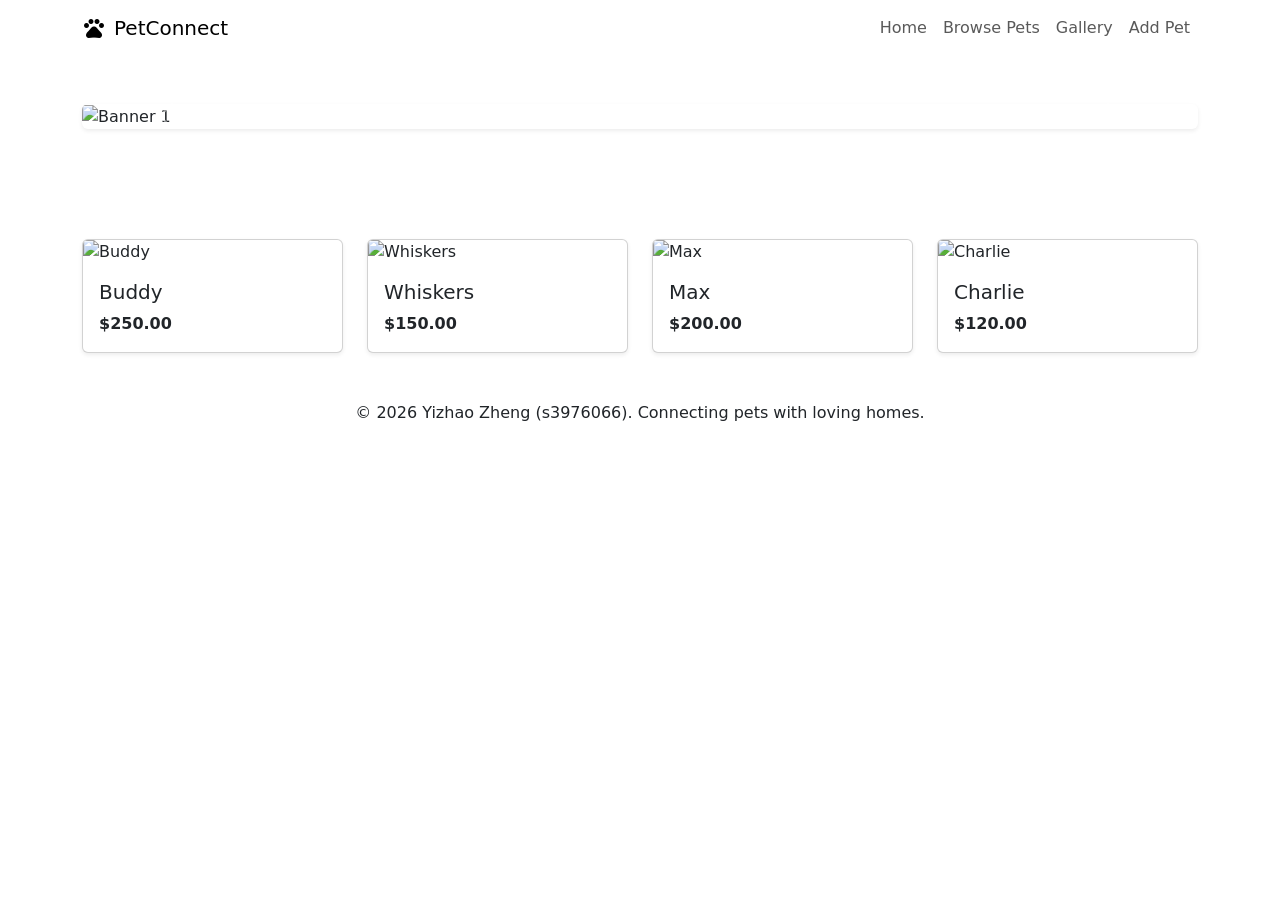
==== a1/index.html @ 73e1ffac "Final cleanup" ====
<!DOCTYPE html>
<html lang="en">
<head>
    <meta charset="UTF-8">
    <meta name="viewport" content="width=device-width, initial-scale=1.0">
    <title>PetConnect - Home</title>
    <link href="https://cdn.jsdelivr.net/npm/bootstrap@5.3.0/dist/css/bootstrap.min.css" rel="stylesheet">
    <link href="https://fonts.googleapis.com/icon?family=Material+Icons" rel="stylesheet">
    <link rel="stylesheet" href="assets/css/styles.css">
</head>
<body>
    <header>
        <nav class="navbar navbar-expand-lg">
            <div class="container">
                <a class="navbar-brand d-flex align-items-center" href="index.html">
                    <span class="material-icons me-2">pets</span> PetConnect
                </a>
                <button class="navbar-toggler" type="button" data-bs-toggle="collapse" data-bs-target="#navbarNav">
                    <span class="navbar-toggler-icon"></span>
                </button>
                <div class="collapse navbar-collapse" id="navbarNav">
                    <ul class="navbar-nav ms-auto">
                        <li class="nav-item"><a class="nav-link" href="index.html">Home</a></li>
                        <li class="nav-item"><a class="nav-link" href="pets.html">Browse Pets</a></li>
                        <li class="nav-item"><a class="nav-link" href="gallery.html">Gallery</a></li>
                        <li class="nav-item"><a class="nav-link" href="add.html">Add Pet</a></li>
                    </ul>
                </div>
            </div>
        </nav>
    </header>

    <main class="container my-5">
        <div id="heroCarousel" class="carousel slide mb-5" data-bs-ride="carousel">
            <div class="carousel-inner rounded shadow-sm">
                <div class="carousel-item active"><img src="assets/images/image1.jpg" class="carousel-img" alt="Banner 1"></div>
                <div class="carousel-item"><img src="assets/images/image2.jpg" class="carousel-img" alt="Banner 2"></div>
                <div class="carousel-item"><img src="assets/images/image3.jpg" class="carousel-img" alt="Banner 3"></div>
                <div class="carousel-item"><img src="assets/images/image4.jpg" class="carousel-img" alt="Banner 4"></div>
            </div>
            <button class="carousel-control-prev" type="button" data-bs-target="#heroCarousel" data-bs-slide="prev">
                <span class="carousel-control-prev-icon"></span>
            </button>
            <button class="carousel-control-next" type="button" data-bs-target="#heroCarousel" data-bs-slide="next">
                <span class="carousel-control-next-icon"></span>
            </button>
        </div>

        <h2 class="mb-4 text-white"><span class="material-icons align-middle text-secondary-custom">favorite</span> Recently Added Pets</h2>
        <div class="row g-4">
            <div class="col-md-3">
                <div class="card shadow-sm h-100">
                    <img src="assets/images/pets/buddy.jpg" class="card-img-top" alt="Buddy">
                    <div class="card-body">
                        <h5 class="card-title">Buddy</h5>
                        <p class="card-text fw-bold">$250.00</p>
                    </div>
                </div>
            </div>
            <div class="col-md-3">
                <div class="card shadow-sm h-100">
                    <img src="assets/images/pets/whiskers.jpg" class="card-img-top" alt="Whiskers">
                    <div class="card-body">
                        <h5 class="card-title">Whiskers</h5>
                        <p class="card-text fw-bold">$150.00</p>
                    </div>
                </div>
            </div>
            <div class="col-md-3">
                <div class="card shadow-sm h-100">
                    <img src="assets/images/pets/max.jpg" class="card-img-top" alt="Max">
                    <div class="card-body">
                        <h5 class="card-title">Max</h5>
                        <p class="card-text fw-bold">$200.00</p>
                    </div>
                </div>
            </div>
            <div class="col-md-3">
                <div class="card shadow-sm h-100">
                    <img src="assets/images/pets/charlie.jpg" class="card-img-top" alt="Charlie">
                    <div class="card-body">
                        <h5 class="card-title">Charlie</h5>
                        <p class="card-text fw-bold">$120.00</p>
                    </div>
                </div>
            </div>
        </div>
    </main>

    <footer>
        <div class="container text-center">
            <p class="mb-0">&copy; 2026 Yizhao Zheng (s3976066). Connecting pets with loving homes.</p>
        </div>
    </footer>

    <script src="https://cdn.jsdelivr.net/npm/bootstrap@5.3.0/dist/js/bootstrap.bundle.min.js"></script>
    <script src="assets/js/scripts.js"></script>
</body>
</html>
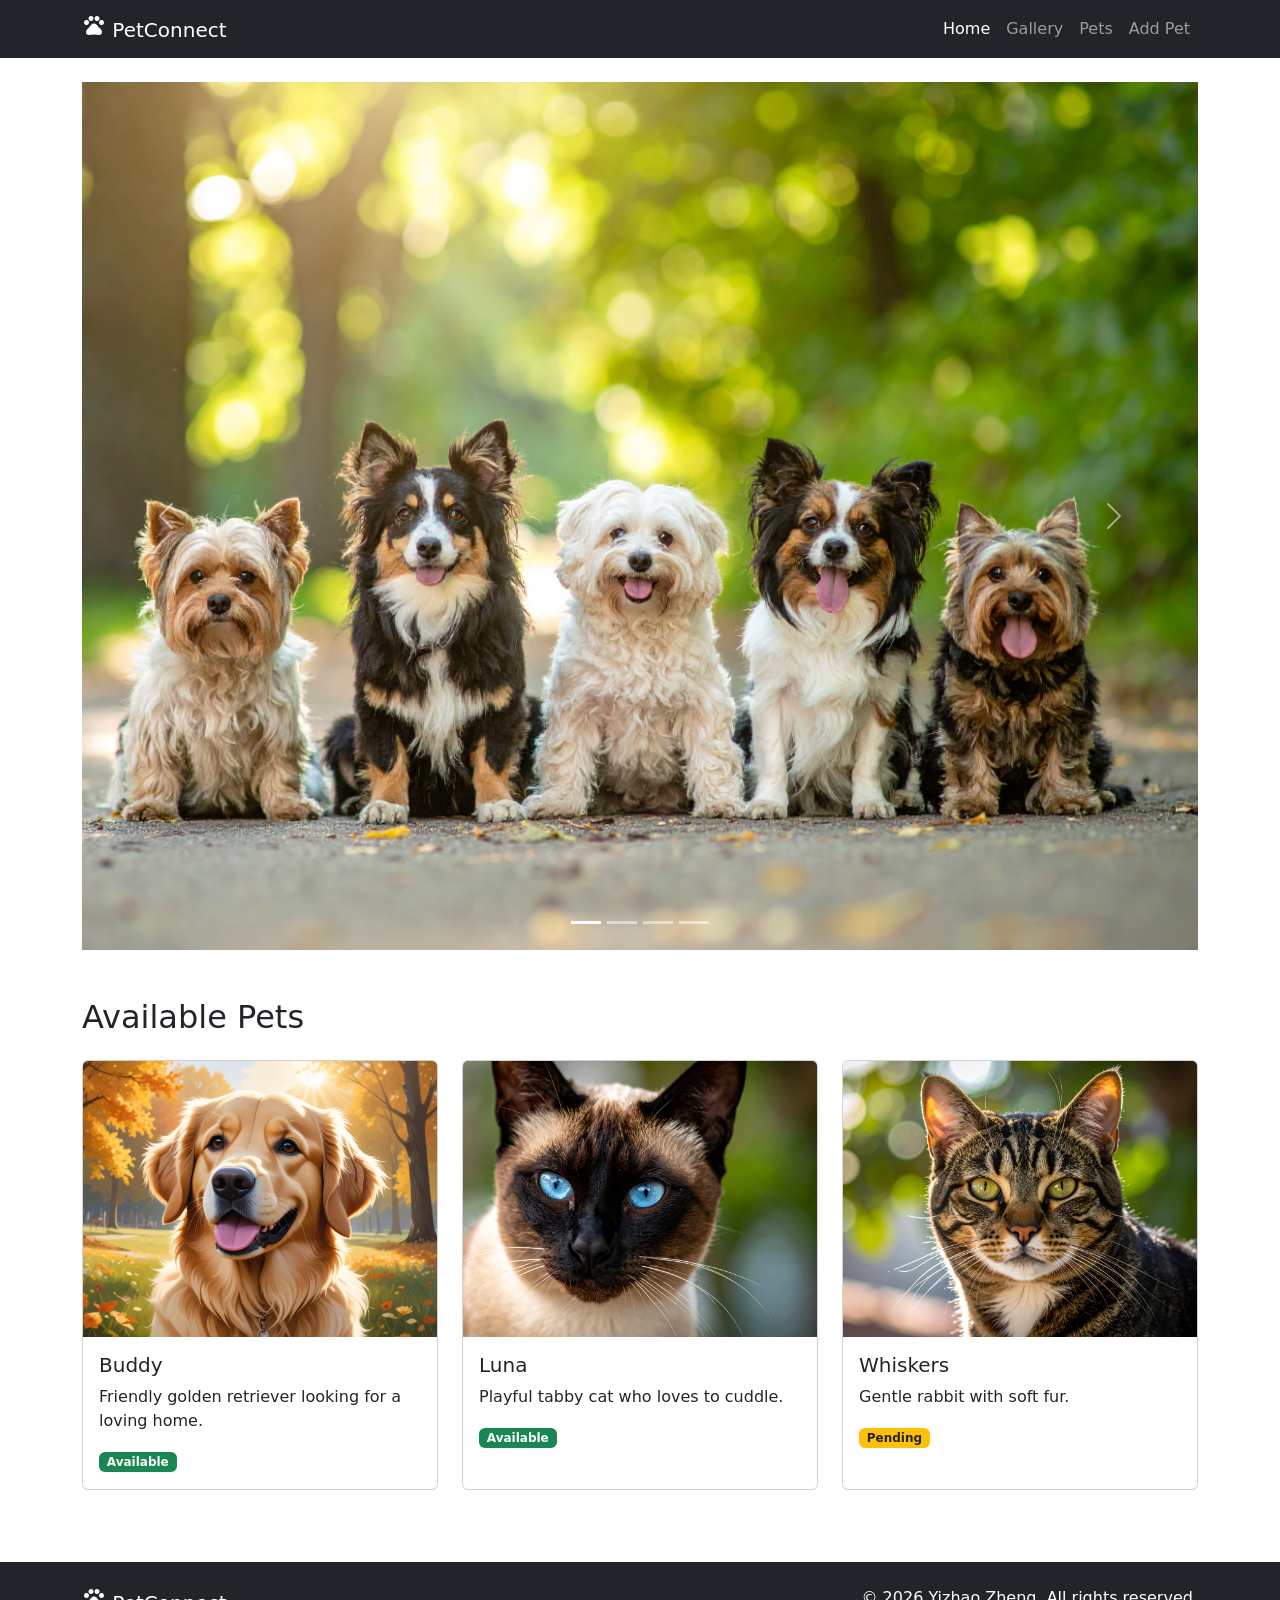
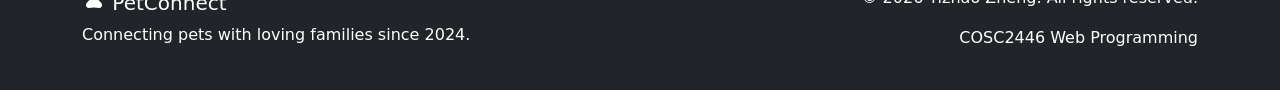
==== commit a68966a9: "Final more" ====
--- a/a1/index.html
+++ b/a1/index.html
@@ -4,96 +4,130 @@
     <meta charset="UTF-8">
     <meta name="viewport" content="width=device-width, initial-scale=1.0">
     <title>PetConnect - Home</title>
+    <link rel="preconnect" href="https://fonts.googleapis.com">
+    <link rel="preconnect" href="https://fonts.gstatic.com" crossorigin>
+    <link href="https://fonts.googleapis.com/css2?family=Inter:wght@400;500;600;700&family=Poppins:wght@400;500;600;700;800&display=swap" rel="stylesheet">
+    <link href="https://fonts.googleapis.com/icon?family=Material+Icons" rel="stylesheet">
     <link href="https://cdn.jsdelivr.net/npm/bootstrap@5.3.0/dist/css/bootstrap.min.css" rel="stylesheet">
-    <link href="https://fonts.googleapis.com/icon?family=Material+Icons" rel="stylesheet">
     <link rel="stylesheet" href="assets/css/styles.css">
+    <link rel="icon" href="assets/images/favicon.ico" type="image/x-icon">
 </head>
 <body>
     <header>
-        <nav class="navbar navbar-expand-lg">
+        <nav class="navbar navbar-expand-lg navbar-dark bg-dark">
             <div class="container">
-                <a class="navbar-brand d-flex align-items-center" href="index.html">
-                    <span class="material-icons me-2">pets</span> PetConnect
+                <a class="navbar-brand" href="index.html">
+                    <span class="material-icons">pets</span>
+                    PetConnect
                 </a>
                 <button class="navbar-toggler" type="button" data-bs-toggle="collapse" data-bs-target="#navbarNav">
                     <span class="navbar-toggler-icon"></span>
                 </button>
                 <div class="collapse navbar-collapse" id="navbarNav">
                     <ul class="navbar-nav ms-auto">
-                        <li class="nav-item"><a class="nav-link" href="index.html">Home</a></li>
-                        <li class="nav-item"><a class="nav-link" href="pets.html">Browse Pets</a></li>
-                        <li class="nav-item"><a class="nav-link" href="gallery.html">Gallery</a></li>
-                        <li class="nav-item"><a class="nav-link" href="add.html">Add Pet</a></li>
+                        <li class="nav-item">
+                            <a class="nav-link active" href="index.html">Home</a>
+                        </li>
+                        <li class="nav-item">
+                            <a class="nav-link" href="gallery.html">Gallery</a>
+                        </li>
+                        <li class="nav-item">
+                            <a class="nav-link" href="pets.html">Pets</a>
+                        </li>
+                        <li class="nav-item">
+                            <a class="nav-link" href="add.html">Add Pet</a>
+                        </li>
                     </ul>
                 </div>
             </div>
         </nav>
     </header>
 
-    <main class="container my-5">
-        <div id="heroCarousel" class="carousel slide mb-5" data-bs-ride="carousel">
-            <div class="carousel-inner rounded shadow-sm">
-                <div class="carousel-item active"><img src="assets/images/image1.jpg" class="carousel-img" alt="Banner 1"></div>
-                <div class="carousel-item"><img src="assets/images/image2.jpg" class="carousel-img" alt="Banner 2"></div>
-                <div class="carousel-item"><img src="assets/images/image3.jpg" class="carousel-img" alt="Banner 3"></div>
-                <div class="carousel-item"><img src="assets/images/image4.jpg" class="carousel-img" alt="Banner 4"></div>
-            </div>
-            <button class="carousel-control-prev" type="button" data-bs-target="#heroCarousel" data-bs-slide="prev">
-                <span class="carousel-control-prev-icon"></span>
-            </button>
-            <button class="carousel-control-next" type="button" data-bs-target="#heroCarousel" data-bs-slide="next">
-                <span class="carousel-control-next-icon"></span>
-            </button>
-        </div>
-
-        <h2 class="mb-4 text-white"><span class="material-icons align-middle text-secondary-custom">favorite</span> Recently Added Pets</h2>
-        <div class="row g-4">
-            <div class="col-md-3">
-                <div class="card shadow-sm h-100">
-                    <img src="assets/images/pets/buddy.jpg" class="card-img-top" alt="Buddy">
-                    <div class="card-body">
-                        <h5 class="card-title">Buddy</h5>
-                        <p class="card-text fw-bold">$250.00</p>
+    <main>
+        <div class="container mt-4">
+            <!-- Carousel -->
+            <div id="petCarousel" class="carousel slide mb-5" data-bs-ride="carousel">
+                <div class="carousel-indicators">
+                    <button type="button" data-bs-target="#petCarousel" data-bs-slide-to="0" class="active"></button>
+                    <button type="button" data-bs-target="#petCarousel" data-bs-slide-to="1"></button>
+                    <button type="button" data-bs-target="#petCarousel" data-bs-slide-to="2"></button>
+                    <button type="button" data-bs-target="#petCarousel" data-bs-slide-to="3"></button>
+                </div>
+                <div class="carousel-inner">
+                    <div class="carousel-item active">
+                        <img src="assets/images/pets_banner.jpg" class="d-block w-100" alt="Happy pets">
+                    </div>
+                    <div class="carousel-item">
+                        <img src="assets/images/pets/Buddy.jpg" class="d-block w-100" alt="Buddy the dog">
+                    </div>
+                    <div class="carousel-item">
+                        <img src="assets/images/pets/Luna.jpg" class="d-block w-100" alt="Luna the cat">
+                    </div>
+                    <div class="carousel-item">
+                        <img src="assets/images/pets/Whiskers.jpg" class="d-block w-100" alt="Whiskers the rabbit">
                     </div>
                 </div>
+                <button class="carousel-control-prev" type="button" data-bs-target="#petCarousel" data-bs-slide="prev">
+                    <span class="carousel-control-prev-icon"></span>
+                </button>
+                <button class="carousel-control-next" type="button" data-bs-target="#petCarousel" data-bs-slide="next">
+                    <span class="carousel-control-next-icon"></span>
+                </button>
             </div>
-            <div class="col-md-3">
-                <div class="card shadow-sm h-100">
-                    <img src="assets/images/pets/whiskers.jpg" class="card-img-top" alt="Whiskers">
-                    <div class="card-body">
-                        <h5 class="card-title">Whiskers</h5>
-                        <p class="card-text fw-bold">$150.00</p>
+
+            <!-- Pet Listings -->
+            <h2 class="mb-4">Available Pets</h2>
+            <div class="row">
+                <div class="col-md-4 mb-4">
+                    <div class="card h-100">
+                        <img src="assets/images/pets/Buddy.jpg" class="card-img-top" alt="Buddy">
+                        <div class="card-body">
+                            <h5 class="card-title">Buddy</h5>
+                            <p class="card-text">Friendly golden retriever looking for a loving home.</p>
+                            <span class="badge bg-success">Available</span>
+                        </div>
                     </div>
                 </div>
-            </div>
-            <div class="col-md-3">
-                <div class="card shadow-sm h-100">
-                    <img src="assets/images/pets/max.jpg" class="card-img-top" alt="Max">
-                    <div class="card-body">
-                        <h5 class="card-title">Max</h5>
-                        <p class="card-text fw-bold">$200.00</p>
+                <div class="col-md-4 mb-4">
+                    <div class="card h-100">
+                        <img src="assets/images/pets/Luna.jpg" class="card-img-top" alt="Luna">
+                        <div class="card-body">
+                            <h5 class="card-title">Luna</h5>
+                            <p class="card-text">Playful tabby cat who loves to cuddle.</p>
+                            <span class="badge bg-success">Available</span>
+                        </div>
                     </div>
                 </div>
-            </div>
-            <div class="col-md-3">
-                <div class="card shadow-sm h-100">
-                    <img src="assets/images/pets/charlie.jpg" class="card-img-top" alt="Charlie">
-                    <div class="card-body">
-                        <h5 class="card-title">Charlie</h5>
-                        <p class="card-text fw-bold">$120.00</p>
+                <div class="col-md-4 mb-4">
+                    <div class="card h-100">
+                        <img src="assets/images/pets/Whiskers.jpg" class="card-img-top" alt="Whiskers">
+                        <div class="card-body">
+                            <h5 class="card-title">Whiskers</h5>
+                            <p class="card-text">Gentle rabbit with soft fur.</p>
+                            <span class="badge bg-warning text-dark">Pending</span>
+                        </div>
                     </div>
                 </div>
             </div>
         </div>
     </main>
 
-    <footer>
-        <div class="container text-center">
-            <p class="mb-0">&copy; 2026 Yizhao Zheng (s3976066). Connecting pets with loving homes.</p>
+    <footer class="bg-dark text-white py-4 mt-5">
+        <div class="container">
+            <div class="row">
+                <div class="col-md-6">
+                    <h5><span class="material-icons">pets</span> PetConnect</h5>
+                    <p>Connecting pets with loving families since 2024.</p>
+                </div>
+                <div class="col-md-6 text-md-end">
+                    <p>&copy; 2026 Yizhao Zheng. All rights reserved.</p>
+                    <p>COSC2446 Web Programming</p>
+                </div>
+            </div>
         </div>
     </footer>
 
     <script src="https://cdn.jsdelivr.net/npm/bootstrap@5.3.0/dist/js/bootstrap.bundle.min.js"></script>
     <script src="assets/js/scripts.js"></script>
 </body>
-</html>+</html>
